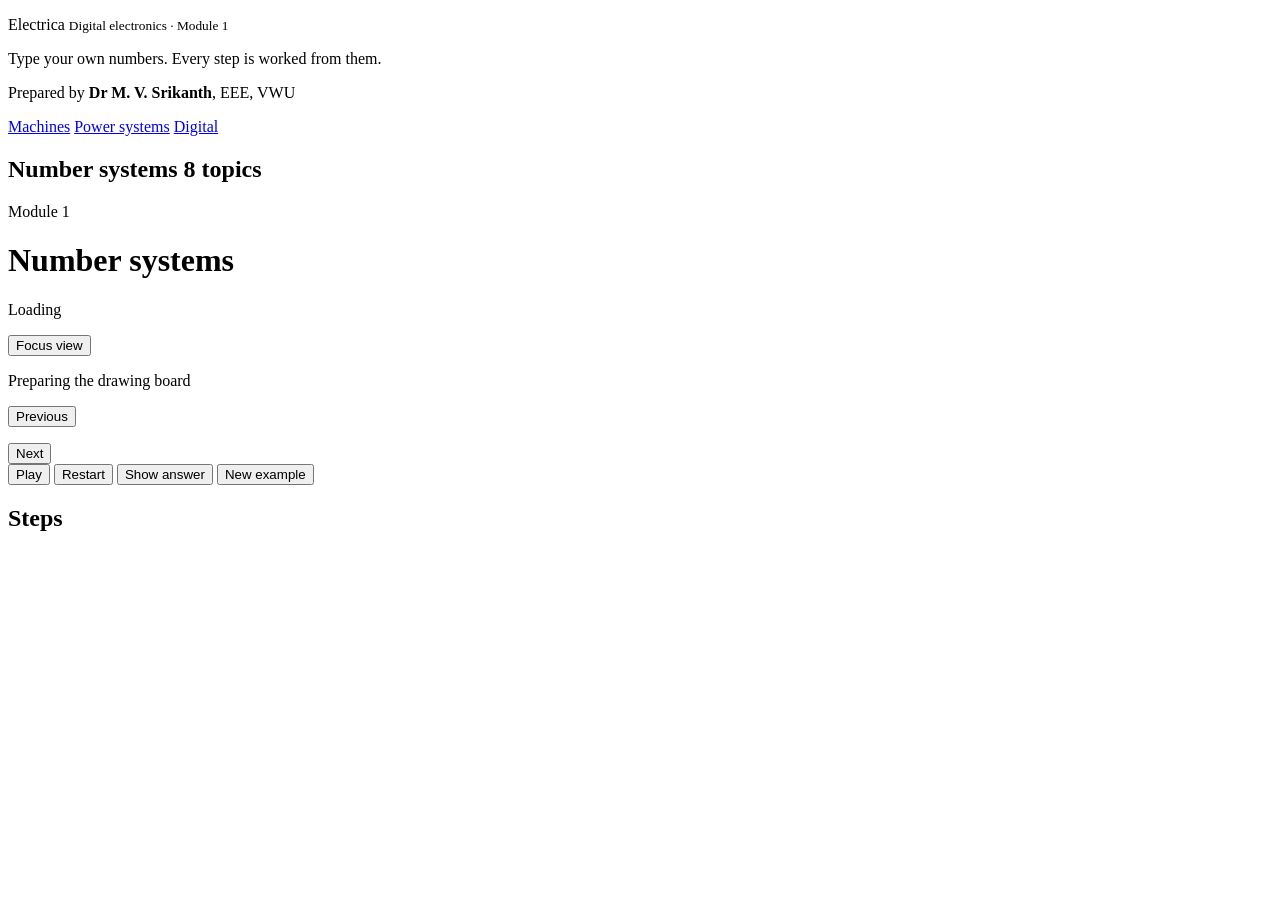
==== digital.html @ ea3fc6a0 "Add files via upload" ====
<!doctype html>
<html lang="en">
<head>
  <meta charset="utf-8">
  <meta name="viewport" content="width=device-width, initial-scale=1, viewport-fit=cover">
  <title>Electrica Number Systems</title>
  <meta name="description" content="Module 1 of digital electronics, worked step by step: number systems, radix conversion, complements, signed numbers, complement arithmetic and binary codes.">
  <link rel="icon" href="favicon.svg" type="image/svg+xml">
  <link rel="preconnect" href="https://fonts.googleapis.com">
  <link rel="preconnect" href="https://fonts.gstatic.com" crossorigin>
  <link href="https://fonts.googleapis.com/css2?family=Saira+Condensed:wght@500;600;700&family=Public+Sans:wght@400;500;600;700&family=JetBrains+Mono:wght@400;500;600;700&display=swap" rel="stylesheet">
  <link rel="stylesheet" href="css/digital.css">
</head>
<body>
<div class="app" id="app">
  <header class="top">
    <p class="brand">Electr<span>i</span>ca <small>Digital electronics · Module 1</small></p>
    <p class="note">Type your own numbers. Every step is worked from them.</p>
    <p class="credit">Prepared by <b>Dr M. V. Srikanth</b>, EEE, VWU</p>
    <nav class="sitenav" aria-label="Sections">
      <a href="index.html">Machines</a>
      <a href="substation.html">Power systems</a>
      <a href="#" aria-current="page">Digital</a>
    </nav>
  </header>

  <section class="topicsSec" aria-labelledby="topH">
    <h2 class="eyebrow" id="topH">Number systems <span>8 topics</span></h2>
    <div class="topics" id="topics"></div>
  </section>

  <main class="bay">
    <div class="board" id="board">
      <div class="bhead">
        <div>
          <p class="kicker" id="tKick">Module 1</p>
          <h1 id="tName">Number systems</h1>
          <p id="tSub">Loading</p>
        </div>
        <div class="viewtools">
          <button type="button" class="tool" id="focusBtn" aria-pressed="false">Focus view</button>
          <button type="button" class="tool" id="fsBtn" hidden>Full screen</button>
        </div>
      </div>
      <div class="ctrls" id="ctrlBar">
        <div class="ctrls-in" id="ctrls"></div>
        <p class="ctrl-err" id="ctrlErr" role="status" hidden></p>
      </div>
      <div class="stage" id="stage"><div class="vz" id="vz"><p class="vz-msg">Preparing the drawing board</p></div></div>
      <div class="dock">
        <div class="prog" aria-hidden="true"><i id="progBar"></i></div>
        <div class="walk">
          <button type="button" class="navbtn" id="prev">Previous</button>
          <p id="walkText" aria-live="polite"></p>
          <button type="button" class="navbtn primary" id="next">Next</button>
        </div>
        <div class="dock-x">
          <button type="button" class="run" id="play" aria-pressed="false">Play</button>
          <button type="button" class="tool" id="first">Restart</button>
          <button type="button" class="tool" id="last">Show answer</button>
          <button type="button" class="tool" id="rnd">New example</button>
        </div>
      </div>
    </div>
  </main>

  <section class="stepsSec" aria-labelledby="stepsH">
    <h2 class="eyebrow" id="stepsH">Steps <span id="stepCount"></span></h2>
    <ol class="parts" id="steps"></ol>
  </section>

  <aside class="info">
    <section class="plate" id="plate" aria-label="Key values"></section>
    <section class="detail" id="detail" aria-live="polite"></section>
    <section class="principle" id="principle"></section>
    <section class="slipsSec" id="slips"></section>
  </aside>
</div>

<script src="js/digital/core.js"></script>
<script src="js/digital/topics/01-digital-systems.js"></script>
<script src="js/digital/topics/02-number-systems.js"></script>
<script src="js/digital/topics/03-radix-conversion.js"></script>
<script src="js/digital/topics/04-complements.js"></script>
<script src="js/digital/topics/05-signed-numbers.js"></script>
<script src="js/digital/topics/06-complement-arithmetic.js"></script>
<script src="js/digital/topics/07-binary-codes.js"></script>
<script src="js/digital/topics/08-gray-binary.js"></script>
<script>ND.start();</script>
</body>
</html>
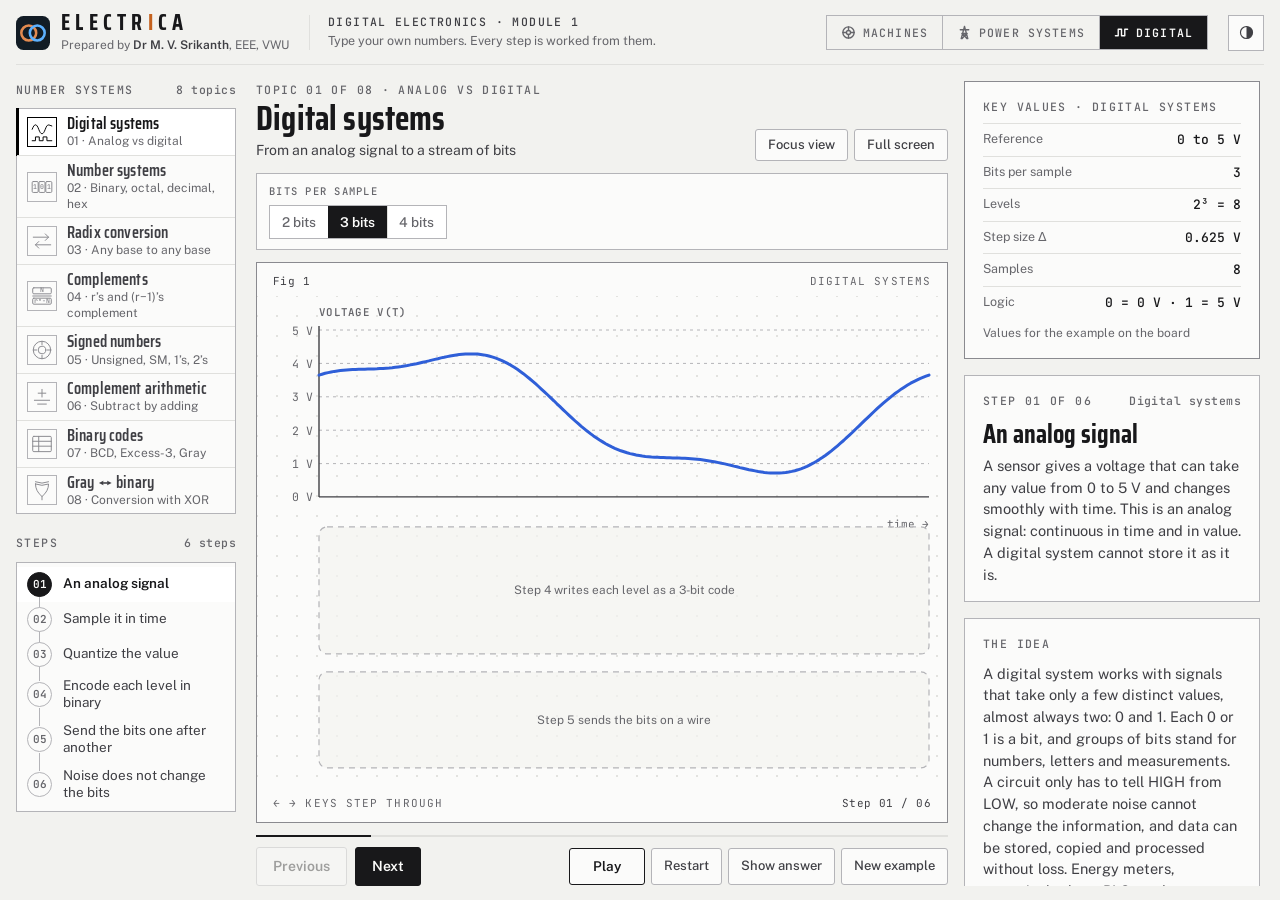
==== commit d21e74a7: "Redesign the site in the Anatomy figure style, add a hydro power plant Look and layout (all pages) -" ====
--- a/digital.html
+++ b/digital.html
@@ -6,28 +6,50 @@
   <title>Electrica Number Systems</title>
   <meta name="description" content="Module 1 of digital electronics, worked step by step: number systems, radix conversion, complements, signed numbers, complement arithmetic and binary codes.">
   <link rel="icon" href="favicon.svg" type="image/svg+xml">
+  <script>try { var t = localStorage.getItem('electrica-theme'); if (t === 'light' || t === 'dark') document.documentElement.setAttribute('data-theme', t); } catch (e) {}</script>
   <link rel="preconnect" href="https://fonts.googleapis.com">
   <link rel="preconnect" href="https://fonts.gstatic.com" crossorigin>
   <link href="https://fonts.googleapis.com/css2?family=Saira+Condensed:wght@500;600;700&family=Public+Sans:wght@400;500;600;700&family=JetBrains+Mono:wght@400;500;600;700&display=swap" rel="stylesheet">
+  <link rel="stylesheet" href="css/base.css">
   <link rel="stylesheet" href="css/digital.css">
 </head>
 <body>
 <div class="app" id="app">
   <header class="top">
-    <p class="brand">Electr<span>i</span>ca <small>Digital electronics · Module 1</small></p>
-    <p class="note">Type your own numbers. Every step is worked from them.</p>
-    <p class="credit">Prepared by <b>Dr M. V. Srikanth</b>, EEE, VWU</p>
+    <div class="brand">
+      <svg class="logo" viewBox="0 0 32 32" aria-hidden="true"><rect width="32" height="32" rx="7" fill="#121C25"/><circle cx="12" cy="16" r="7" fill="none" stroke="#E38A50" stroke-width="2.4"/><circle cx="20" cy="16" r="7" fill="none" stroke="#5DB1FF" stroke-width="2.4"/></svg>
+      <div class="brand-t">
+        <p class="word">Electr<span>i</span>ca</p>
+        <p class="credit">Prepared by <b>Dr M. V. Srikanth</b>, EEE, VWU</p>
+      </div>
+    </div>
+    <div class="section">
+      <p class="sec-t">Digital electronics · Module 1</p>
+      <p class="sec-s">Type your own numbers. Every step is worked from them.</p>
+    </div>
     <nav class="sitenav" aria-label="Sections">
-      <a href="index.html">Machines</a>
-      <a href="substation.html">Power systems</a>
-      <a href="#" aria-current="page">Digital</a>
+      <a href="index.html"><svg viewBox="0 0 16 16" aria-hidden="true"><circle cx="8" cy="8" r="6"/><circle cx="8" cy="8" r="2.2"/><path d="M8 2v3.8M8 10.2V14M2 8h3.8M10.2 8H14"/></svg>Machines</a>
+      <a href="substation.html"><svg viewBox="0 0 16 16" aria-hidden="true"><path d="M8 1.5 4.5 14.5M8 1.5l3.5 13M3.5 5h9M5.2 9h5.6M5.9 9l4.6 5.5M10.1 9l-4.6 5.5"/></svg>Power systems</a>
+      <a href="digital.html" aria-current="page"><svg viewBox="0 0 16 16" aria-hidden="true"><path d="M1.5 11.5h3v-7h3.5v7h3.5v-7h3"/></svg>Digital</a>
     </nav>
+    <button type="button" class="theme-btn" id="themeBtn" data-mode="auto" aria-label="Colour theme">
+      <svg class="i-auto" viewBox="0 0 24 24" aria-hidden="true"><circle cx="12" cy="12" r="8.5"/><path class="fillc" d="M12 3.5a8.5 8.5 0 0 1 0 17z"/></svg>
+      <svg class="i-light" viewBox="0 0 24 24" aria-hidden="true"><circle cx="12" cy="12" r="4"/><path d="M12 2.5v2.2M12 19.3v2.2M2.5 12h2.2M19.3 12h2.2M5.3 5.3l1.6 1.6M17.1 17.1l1.6 1.6M5.3 18.7l1.6-1.6M17.1 6.9l1.6-1.6"/></svg>
+      <svg class="i-dark" viewBox="0 0 24 24" aria-hidden="true"><path d="M20 14.5A8.5 8.5 0 0 1 9.5 4a8.5 8.5 0 1 0 10.5 10.5z"/></svg>
+    </button>
   </header>
 
-  <section class="topicsSec" aria-labelledby="topH">
-    <h2 class="eyebrow" id="topH">Number systems <span>8 topics</span></h2>
-    <div class="topics" id="topics"></div>
-  </section>
+  <div class="rail">
+    <section class="topicsSec" aria-labelledby="topH">
+      <h2 class="eyebrow" id="topH">Number systems <span>8 topics</span></h2>
+      <div class="topics" id="topics"></div>
+    </section>
+
+    <section class="stepsSec" aria-labelledby="stepsH">
+      <h2 class="eyebrow" id="stepsH">Steps <span id="stepCount"></span></h2>
+      <ol class="parts" id="steps"></ol>
+    </section>
+  </div>
 
   <main class="bay">
     <div class="board" id="board">
@@ -46,7 +68,12 @@
         <div class="ctrls-in" id="ctrls"></div>
         <p class="ctrl-err" id="ctrlErr" role="status" hidden></p>
       </div>
-      <div class="stage" id="stage"><div class="vz" id="vz"><p class="vz-msg">Preparing the drawing board</p></div></div>
+      <!-- the figure card: Fig number, title, hint and live readout sit in its corners -->
+      <div class="fig">
+        <div class="fig-row"><p class="corner c-fig" id="cFig">Fig 1</p><p class="corner c-title" id="cTitle"></p></div>
+        <div class="stage" id="stage"><div class="vz" id="vz"><p class="vz-msg">Preparing the drawing board</p></div></div>
+        <div class="fig-row"><p class="corner c-hint">← → keys step through</p><p class="corner c-read" id="cRead"></p></div>
+      </div>
       <div class="dock">
         <div class="prog" aria-hidden="true"><i id="progBar"></i></div>
         <div class="walk">
@@ -64,11 +91,6 @@
     </div>
   </main>
 
-  <section class="stepsSec" aria-labelledby="stepsH">
-    <h2 class="eyebrow" id="stepsH">Steps <span id="stepCount"></span></h2>
-    <ol class="parts" id="steps"></ol>
-  </section>
-
   <aside class="info">
     <section class="plate" id="plate" aria-label="Key values"></section>
     <section class="detail" id="detail" aria-live="polite"></section>
@@ -76,6 +98,9 @@
     <section class="slipsSec" id="slips"></section>
   </aside>
 </div>
+
+<!-- Header theme switch (light, dark or follow the computer) -->
+<script src="js/site.js"></script>
 
 <script src="js/digital/core.js"></script>
 <script src="js/digital/topics/01-digital-systems.js"></script>
--- a/css/base.css
+++ b/css/base.css
@@ -0,0 +1,174 @@
+/* Electrica: the shared look for every page, after the Anatomy figure style
+   (github.com/wheresryan22/anatomy): neutral paper tones, square cards with a hairline frame,
+   small mono labels in the corners (Fig n, title, hint, live readout), one lit accent, and colour
+   only where colour is the subject (phases, flux, live and dead circuits).
+   Each page adds its own file after this one: style.css (Machines, Power systems) or digital.css. */
+:root {
+  /* paper */
+  --bg: #F2F2EF;
+  --panel: #FBFBFA;
+  --raise: #FFFFFF;
+  --sunk: #F4F4F1;
+  --track: #E6E6E3;
+  --track-on: #FFFFFF;
+  /* ink, strongest first */
+  --ink: #18181A;
+  --ink2: #3F3F44;
+  --muted: #66666B;
+  /* tones for lines and frames: hi, mid, lo, faint */
+  --hi: #26262A;
+  --mid: #8A8A8F;
+  --lo: #B4B4B8;
+  --faint: #D9D9D7;
+  --frame: #8A8A8F;
+  --line: #E0E0DD;
+  --line2: #B4B4B8;
+  --lit: #000000;
+  /* colour, only where colour is the subject */
+  --red: #E5484D;
+  --green: #30A46C;
+  --blue: #3E63DD;
+  --brand: #C4621F;
+  --flux: #2F5FD8;
+  --on-flux: #FFFFFF;
+  --good: #23895A;
+  --bad: #D93D42;
+  --halo: #8A8A80;
+  --lift: inset 0 1px 0 0 #FFFFFF, 0 0 0 1px #0000000F, 0 1px 1px -.5px #0000000A, 0 3px 3px -1.5px #0000000A, 0 6px 6px -3px #0000000A, 0 12px 12px -6px #0000000A;
+  --ease: cubic-bezier(.32, .72, 0, 1);
+  --r: 0px;
+  --r-sm: 3px;
+  --display: "Saira Condensed", "Arial Narrow", "Roboto Condensed", sans-serif;
+  --body: "Public Sans", system-ui, -apple-system, "Segoe UI", sans-serif;
+  --mono: "JetBrains Mono", ui-monospace, "SF Mono", Menlo, Consolas, monospace;
+  color-scheme: light;
+}
+@media (prefers-color-scheme: dark) {
+  :root:not([data-theme="light"]) {
+    --bg: #0B0B0B; --panel: #131313; --raise: #1A1A1A; --sunk: #0F0F0F; --track: #0D0D0D; --track-on: #262626;
+    --ink: #E8E8E8; --ink2: #B8B8B8; --muted: #8C8C8C;
+    --hi: #D4D4D4; --mid: #6A6A6A; --lo: #3E3E3E; --faint: #2A2A2A; --frame: #5A5A5A; --line: #262626; --line2: #3E3E3E; --lit: #FFFFFF;
+    --red: #FF6B6B; --green: #6BE0A0; --blue: #6B9BFF; --brand: #E8894C; --flux: #6B9BFF; --on-flux: #0B0B0B; --good: #6BE0A0; --bad: #FF6B6B;
+    --halo: #050505;
+    --lift: inset 0 1px 0 0 #FFFFFF0A, inset 0 0 0 1px #FFFFFF06, 0 0 0 1px #00000026, 0 1px 1px -.5px #00000014, 0 3px 3px -1.5px #00000014, 0 6px 6px -3px #00000014, 0 12px 12px -6px #00000014;
+    color-scheme: dark;
+  }
+}
+:root[data-theme="dark"] {
+  --bg: #0B0B0B; --panel: #131313; --raise: #1A1A1A; --sunk: #0F0F0F; --track: #0D0D0D; --track-on: #262626;
+  --ink: #E8E8E8; --ink2: #B8B8B8; --muted: #8C8C8C;
+  --hi: #D4D4D4; --mid: #6A6A6A; --lo: #3E3E3E; --faint: #2A2A2A; --frame: #5A5A5A; --line: #262626; --line2: #3E3E3E; --lit: #FFFFFF;
+  --red: #FF6B6B; --green: #6BE0A0; --blue: #6B9BFF; --brand: #E8894C; --flux: #6B9BFF; --on-flux: #0B0B0B; --good: #6BE0A0; --bad: #FF6B6B;
+  --halo: #050505;
+  --lift: inset 0 1px 0 0 #FFFFFF0A, inset 0 0 0 1px #FFFFFF06, 0 0 0 1px #00000026, 0 1px 1px -.5px #00000014, 0 3px 3px -1.5px #00000014, 0 6px 6px -3px #00000014, 0 12px 12px -6px #00000014;
+  color-scheme: dark;
+}
+
+* { box-sizing: border-box; }
+[hidden] { display: none !important; }
+html { -webkit-text-size-adjust: 100%; text-size-adjust: 100%; }
+body {
+  background: var(--bg); color: var(--ink); font-family: var(--body); font-size: 15px; line-height: 1.5; margin: 0;
+  padding-left: max(16px, env(safe-area-inset-left, 0px)); padding-right: max(16px, env(safe-area-inset-right, 0px));
+  padding-bottom: 14px;
+  -webkit-font-smoothing: antialiased;
+}
+button, input, select { font: inherit; color: inherit; }
+button { -webkit-tap-highlight-color: transparent; }
+:where(button, input, select, a, [tabindex]):focus-visible { outline: 2px solid var(--lit); outline-offset: 2px; }
+p { margin: 0; }
+.muted { color: var(--muted); }
+.mono { font-family: var(--mono); }
+input[type="range"] { accent-color: var(--ink); }
+
+/* ---------- header: brand and credit, page title, sections, theme ---------- */
+.top {
+  grid-area: top; display: flex; flex-wrap: wrap; align-items: center; gap: 10px 18px;
+  padding: 12px 0 11px; border-bottom: 1px solid var(--line);
+}
+.brand { display: flex; align-items: center; gap: 11px; min-width: 0; }
+.logo { width: 34px; height: 34px; flex: none; display: block; }
+.brand-t { min-width: 0; }
+.word { font-family: var(--display); font-weight: 700; font-size: 22px; line-height: 1; letter-spacing: .24em; text-transform: uppercase; }
+.word span { color: var(--brand); }
+.credit { margin-top: 4px; font-size: 12px; line-height: 1.25; color: var(--muted); white-space: nowrap; }
+.credit b { font-weight: 600; color: var(--ink2); }
+.section { display: none; min-width: 0; flex: 0 1 auto; padding-left: 18px; border-left: 1px solid var(--line); }
+.sec-t { font-family: var(--mono); font-weight: 500; font-size: 11.5px; line-height: 1.2; letter-spacing: .12em; text-transform: uppercase; color: var(--ink2); white-space: nowrap; }
+.sec-s { margin-top: 4px; font-size: 12.5px; line-height: 1.3; color: var(--muted); white-space: nowrap; overflow: hidden; text-overflow: ellipsis; }
+
+.sitenav { order: 3; flex: 1 1 100%; display: grid; grid-auto-flow: column; grid-auto-columns: 1fr; border: 1px solid var(--line2); }
+.sitenav a {
+  display: flex; align-items: center; justify-content: center; gap: 7px; padding: 8px 10px;
+  font-family: var(--mono); font-size: 11.5px; font-weight: 500; letter-spacing: .1em; text-transform: uppercase; line-height: 1.2;
+  color: var(--muted); text-decoration: none; white-space: nowrap; transition: color .15s, background .15s;
+}
+.sitenav a + a { border-left: 1px solid var(--line2); }
+.sitenav a svg { width: 15px; height: 15px; flex: none; fill: none; stroke: currentColor; stroke-width: 1.5; stroke-linecap: round; stroke-linejoin: round; }
+.sitenav a:hover { color: var(--ink); background: var(--panel); }
+.sitenav a[aria-current="page"] { color: var(--panel); background: var(--ink); font-weight: 600; }
+
+.theme-btn {
+  margin-left: auto; flex: none; width: 36px; height: 36px; display: grid; place-items: center; padding: 0; cursor: pointer;
+  border: 1px solid var(--line2); border-radius: 0; background: var(--panel); color: var(--ink2); transition: border-color .15s, color .15s;
+}
+.theme-btn:hover { border-color: var(--mid); color: var(--ink); }
+.theme-btn svg { width: 17px; height: 17px; fill: none; stroke: currentColor; stroke-width: 1.6; stroke-linecap: round; stroke-linejoin: round; display: none; }
+.theme-btn .fillc { fill: currentColor; stroke: none; }
+.theme-btn[data-mode="auto"] .i-auto, .theme-btn[data-mode="light"] .i-light, .theme-btn[data-mode="dark"] .i-dark { display: block; }
+
+@media (min-width: 760px) {
+  .top { flex-wrap: nowrap; gap: 20px; }
+  .sitenav { order: 0; flex: 0 0 auto; margin-left: auto; display: flex; }
+  .sitenav a { padding: 9px 14px; }
+  .theme-btn { margin-left: 0; }
+}
+@media (min-width: 1000px) {
+  .section { display: block; }
+}
+
+/* ---------- the figure card: a hairline frame with mono labels in its corners ---------- */
+.corner {
+  position: absolute; z-index: 2; margin: 0; pointer-events: none;
+  font-family: var(--mono); font-size: 11px; line-height: 1.2; letter-spacing: .04em; color: var(--muted);
+  white-space: nowrap; overflow: hidden; text-overflow: ellipsis;
+}
+.c-fig { top: 16px; left: 18px; max-width: calc(30% - 24px); color: var(--ink2); }
+.c-title { top: 16px; right: 18px; max-width: calc(70% - 24px); text-transform: uppercase; letter-spacing: .1em; }
+.c-hint { bottom: 16px; left: 18px; max-width: calc(42% - 24px); text-transform: uppercase; letter-spacing: .1em; }
+.c-read { bottom: 16px; right: 18px; max-width: calc(58% - 24px); color: var(--ink2); font-variant-numeric: tabular-nums; }
+/* narrow cards: the hint sits above the readout, as in the Anatomy plate on phones */
+@media (max-width: 560px) {
+  .c-hint { bottom: 34px; max-width: calc(100% - 36px); }
+  .c-read { max-width: calc(100% - 36px); }
+}
+
+/* ---------- labels, buttons, segmented choices ---------- */
+.eyebrow {
+  font-family: var(--mono); font-weight: 500; font-size: 11.5px; letter-spacing: .12em; text-transform: uppercase; color: var(--muted);
+  margin: 0 0 10px; display: flex; flex-wrap: wrap; align-items: baseline; justify-content: space-between; gap: 2px 8px;
+}
+.eyebrow span { letter-spacing: .04em; text-transform: none; white-space: nowrap; }
+.tool {
+  border: 1px solid var(--line2); background: var(--panel); color: var(--ink2); border-radius: var(--r-sm); padding: 7px 12px;
+  font-size: 13px; font-weight: 500; line-height: 1.25; cursor: pointer; white-space: nowrap;
+  transition: border-color .15s, background .15s, color .15s;
+}
+.tool:hover { border-color: var(--mid); color: var(--ink); }
+.tool[aria-pressed="true"] { background: var(--ink); border-color: var(--ink); color: var(--panel); }
+.tool:disabled, .tool[aria-disabled="true"] { opacity: .45; cursor: default; }
+
+/* ---------- projector-size screens: the small labels grow with the page ---------- */
+@media (min-width: 1600px) and (min-height: 900px) {
+  body { font-size: 16px; }
+  .corner { font-size: 12.5px; }
+  .c-fig, .c-title { top: 18px; } .c-hint, .c-read { bottom: 18px; }
+  .eyebrow, .sec-t, .sitenav a { font-size: 12.5px; }
+  .credit, .sec-s { font-size: 13px; }
+  .tool { font-size: 14px; }
+  .word { font-size: 24px; }
+}
+
+@media (prefers-reduced-motion: reduce) {
+  *, *::before, *::after { transition-duration: 0s !important; animation-duration: 0s !important; scroll-behavior: auto !important; }
+}
--- a/css/digital.css
+++ b/css/digital.css
@@ -0,0 +1,301 @@
+/* Electrica Digital. Builds on base.css. Layout: topics and the step timeline on the left, the drawing
+   board in the middle (title, inputs, the figure card, the step dock), key values and notes on the right;
+   one column on phones. The drawings keep their own colours: there colour is the subject (1s, carries,
+   sign bits, signals). */
+:root {
+  --copper: #E8590C;
+  --copper-d: #C2410C;
+  --on-copper: #FFFFFF;
+  --carry: #7C3AED;
+  --stage: #FBFBFA;
+  --grid: #E2E2DF;
+  --phR: #E03131;
+  --phY: #E39A00;
+  --phB: #1C7ED6;
+  --sunk2: var(--track);
+}
+@media (prefers-color-scheme: dark) {
+  :root:not([data-theme="light"]) {
+    --copper: #FF7A33; --copper-d: #FF9659; --on-copper: #1A0C03; --carry: #A78BFA; --stage: #131313; --grid: #242424;
+    --phR: #FF6B6B; --phY: #FFC145; --phB: #4DABF7;
+  }
+}
+:root[data-theme="dark"] {
+  --copper: #FF7A33; --copper-d: #FF9659; --on-copper: #1A0C03; --carry: #A78BFA; --stage: #131313; --grid: #242424;
+  --phR: #FF6B6B; --phY: #FFC145; --phB: #4DABF7;
+}
+:where(.vz [data-act]):focus-visible { outline: 2px solid var(--flux); outline-offset: 2px; }
+
+/* ---------- page grid (phones first) ---------- */
+.app { display: grid; gap: 16px; max-width: 1920px; margin: 0 auto; grid-template-columns: minmax(0, 1fr); grid-template-areas: "top" "topics" "bay" "info" "steps"; }
+.rail { display: contents; }
+.topicsSec { grid-area: topics; min-width: 0; }
+.bay { grid-area: bay; min-width: 0; }
+.stepsSec { grid-area: steps; min-width: 0; }
+.info { grid-area: info; display: flex; flex-direction: column; gap: 16px; min-width: 0; }
+.info > * { min-width: 0; }
+.info .detail { order: -1; }
+.topics, .info, .rail { scrollbar-width: thin; scrollbar-color: var(--line2) transparent; }
+
+/* ---------- topic list: a framed index ---------- */
+.topics { display: flex; overflow-x: auto; scroll-snap-type: x proximity; border: 1px solid var(--line2); background: var(--panel); }
+.mbtn {
+  flex: 0 0 210px; scroll-snap-align: start; position: relative; display: grid; grid-template-columns: 34px minmax(0, 1fr); gap: 10px; align-items: center;
+  padding: 8px 10px; border: 0; border-right: 1px solid var(--line); background: none; text-align: left; cursor: pointer; color: var(--ink2);
+  transition: background .15s, color .15s;
+}
+.mbtn:hover { background: var(--sunk); color: var(--ink); }
+.mbtn .ico { width: 34px; height: 34px; border: 1px solid var(--line2); display: grid; place-items: center; color: var(--mid); transition: color .15s, border-color .15s; }
+.mbtn:hover .ico { color: var(--ink2); }
+.mbtn svg { width: 26px; height: 26px; fill: none; stroke: currentColor; stroke-width: 1.8; stroke-linecap: round; stroke-linejoin: round; }
+.mbtn svg text { font-family: var(--mono); font-weight: 600; font-size: 12px; fill: currentColor; stroke: none; text-anchor: middle; }
+.mbtn[aria-current="true"] { background: var(--raise); color: var(--ink); }
+.mbtn[aria-current="true"]::before { content: ""; position: absolute; left: 0; right: 0; bottom: 0; height: 2px; background: var(--lit); }
+.mbtn[aria-current="true"] .ico { color: var(--lit); border-color: var(--lit); }
+.mtxt { min-width: 0; }
+.mtxt b { display: block; font-family: var(--display); font-weight: 600; font-size: 16.5px; line-height: 1.1; letter-spacing: .01em; }
+.mtxt span { display: block; margin-top: 2px; font-size: 12px; color: var(--muted); line-height: 1.3; }
+
+/* ---------- step timeline ---------- */
+.parts { list-style: none; margin: 0; padding: 4px 0; background: var(--panel); border: 1px solid var(--line2); }
+.parts li { position: relative; }
+.parts li + li::before { content: ""; position: absolute; left: 22px; top: -9px; height: 18px; width: 1px; background: var(--line2); }
+.parts li.done + li::before { background: var(--ink); }
+.parts button { width: 100%; display: grid; grid-template-columns: 26px minmax(0, 1fr); gap: 10px; align-items: center; padding: 5px 10px; border: 0; background: none; text-align: left; cursor: pointer; font-size: 13.5px; line-height: 1.3; color: var(--ink2); }
+.parts button:hover { background: var(--sunk); color: var(--ink); }
+.parts .num { position: relative; z-index: 1; width: 25px; height: 25px; border-radius: 50%; display: grid; place-items: center; font-family: var(--mono); font-size: 11px; font-weight: 600; color: var(--muted); background: var(--panel); border: 1px solid var(--line2); font-variant-numeric: tabular-nums; }
+.parts li.done .num { border-color: var(--ink); color: var(--ink); }
+.parts button[aria-pressed="true"] { background: var(--raise); color: var(--ink); font-weight: 600; }
+.parts button[aria-pressed="true"] .num { background: var(--ink); border-color: var(--ink); color: var(--panel); }
+
+/* ---------- the drawing board ---------- */
+.board { display: flex; flex-direction: column; gap: 12px; min-width: 0; }
+.bhead { display: flex; flex-wrap: wrap; align-items: flex-end; justify-content: space-between; gap: 8px 16px; }
+.bhead > div:first-child { flex: 1 1 300px; min-width: 0; }
+.kicker { font-family: var(--mono); font-size: 11.5px; font-weight: 500; letter-spacing: .12em; text-transform: uppercase; color: var(--muted); margin-bottom: 3px; }
+.bhead h1 { font-family: var(--display); font-weight: 700; font-size: clamp(26px, 6vw, 34px); line-height: 1.02; margin: 0; letter-spacing: .005em; text-wrap: balance; }
+.bhead p#tSub { margin-top: 4px; font-size: 14px; color: var(--ink2); }
+.viewtools { display: flex; flex-wrap: wrap; gap: 6px; }
+.run:disabled { opacity: .4; cursor: default; }
+#focusBtn { display: none; }
+
+.ctrls { display: flex; flex-wrap: wrap; align-items: flex-end; gap: 10px 20px; padding: 10px 12px; background: var(--panel); border: 1px solid var(--line2); }
+#ctrls { display: contents; }
+.fld { display: flex; flex-direction: column; gap: 5px; min-width: 0; margin: 0; }
+.fl { font-family: var(--mono); font-size: 10.5px; font-weight: 500; letter-spacing: .12em; text-transform: uppercase; color: var(--muted); white-space: nowrap; }
+.fld input[type="text"], .fld select { font-family: var(--mono); font-size: 16px; font-weight: 500; line-height: 1.2; padding: 7px 10px; border: 1px solid var(--line2); border-radius: var(--r-sm); background: var(--raise); color: var(--ink); min-width: 0; max-width: 100%; }
+.fld input[type="text"]:focus, .fld select:focus { border-color: var(--ink); box-shadow: 0 0 0 1px var(--ink); outline: none; }
+.fld input[aria-invalid="true"] { border-color: var(--phR); box-shadow: 0 0 0 1px var(--phR); }
+.fld input[type="range"] { width: 180px; max-width: 100%; }
+.sg { display: inline-flex; flex-wrap: wrap; border: 1px solid var(--line2); background: var(--raise); max-width: 100%; }
+.sg button { border: 0; background: transparent; font-size: 13.5px; font-weight: 500; padding: 6px 12px; min-width: 38px; cursor: pointer; color: var(--muted); transition: background .15s, color .15s; }
+.sg button + button { box-shadow: inset 1px 0 0 var(--line); }
+.sg button:hover { color: var(--ink); background: var(--sunk); }
+.sg button[aria-pressed="true"] { background: var(--ink); color: var(--panel); font-weight: 600; box-shadow: none; }
+.fld-row { display: flex; flex-wrap: wrap; align-items: flex-end; gap: 6px; min-width: 0; max-width: 100%; }
+.swap { border: 1px solid var(--line2); background: var(--raise); border-radius: var(--r-sm); padding: 7px 10px; cursor: pointer; font-family: var(--mono); font-size: 15px; line-height: 1.2; }
+.swap:hover { border-color: var(--ink); }
+.ctrl-err { font-size: 13.5px; font-weight: 500; color: var(--phR); flex-basis: 100%; }
+
+/* the figure card: corners in a row above and below the drawing, which scrolls when it is tall */
+.fig { position: relative; display: flex; flex-direction: column; min-height: 0; background: var(--stage); border: 1px solid var(--frame); }
+.fig-row { display: flex; justify-content: space-between; align-items: baseline; gap: 16px; padding: 12px 16px 8px; min-width: 0; }
+.fig-row + .stage + .fig-row { padding: 8px 16px 12px; }
+.fig .corner { position: static; max-width: none; flex: 0 1 auto; min-width: 0; }
+.fig .c-fig, .fig .c-hint { flex-shrink: 0; }
+.stage {
+  position: relative; min-height: 300px; overflow: auto; overscroll-behavior: contain;
+  background-color: var(--stage); background-image: radial-gradient(var(--grid) 1px, transparent 1.2px); background-size: 20px 20px; background-position: 10px 10px;
+}
+.vz svg { display: block; }
+.vz-msg { padding: 40px 20px; text-align: center; font-family: var(--mono); font-size: 13.5px; line-height: 1.5; color: var(--muted); max-width: 48ch; margin: 0 auto; }
+
+.dock { display: flex; flex-wrap: wrap; align-items: center; gap: 10px; }
+.prog { flex-basis: 100%; height: 2px; background: var(--line); overflow: hidden; }
+.prog i { display: block; height: 100%; width: 0; background: var(--ink); transition: width .35s var(--ease); }
+.walk { display: flex; align-items: center; gap: 8px; flex: 1 1 340px; min-width: 0; }
+.walk p { flex: 1; min-width: 0; text-align: center; font-size: 14.5px; line-height: 1.3; font-weight: 600; }
+.walk p b { display: block; font-family: var(--mono); font-weight: 500; font-size: 11px; letter-spacing: .08em; color: var(--muted); }
+.navbtn { border: 1px solid var(--line2); background: var(--panel); border-radius: var(--r-sm); padding: 8px 16px; cursor: pointer; font-size: 14px; font-weight: 600; white-space: nowrap; }
+.navbtn:hover:not(:disabled) { border-color: var(--ink); }
+.navbtn:disabled { opacity: .38; cursor: default; }
+.navbtn.primary { background: var(--ink); color: var(--panel); border-color: var(--ink); }
+.navbtn.primary:hover:not(:disabled) { background: color-mix(in srgb, var(--ink) 86%, var(--panel)); }
+.dock-x { display: flex; flex-wrap: wrap; gap: 6px; }
+.run { display: inline-flex; align-items: center; justify-content: center; gap: 8px; border: 1px solid var(--ink); background: var(--panel); color: var(--ink); border-radius: var(--r-sm); padding: 7px 15px; font-weight: 600; font-size: 13.5px; cursor: pointer; min-width: 76px; }
+.run[aria-pressed="true"]::before { content: ""; width: 7px; height: 7px; border-radius: 50%; background: var(--copper); animation: beat 1.2s var(--ease) infinite; }
+@keyframes beat { 50% { opacity: .25; } }
+
+/* ---------- information cards ---------- */
+.plate, .detail, .principle, .slipsSec { background: var(--panel); border: 1px solid var(--line2); padding: 16px 18px; }
+.plate { border-color: var(--frame); }
+.plate h2 { font-family: var(--mono); font-weight: 500; font-size: 11.5px; letter-spacing: .12em; text-transform: uppercase; color: var(--muted); margin: 0 0 8px; }
+.plate h2::before { content: "Key values · "; }
+.plate dl { display: grid; grid-template-columns: auto minmax(0, 1fr); margin: 0; font-size: 13px; }
+.plate dt, .plate dd { padding: 6px 0; border-top: 1px solid var(--line); }
+.plate dt { color: var(--muted); font-size: 12.5px; padding-right: 14px; }
+.plate dd { margin: 0; font-family: var(--mono); font-weight: 500; font-variant-numeric: tabular-nums; overflow-wrap: anywhere; text-align: right; }
+.plate .ex { margin-top: 6px; font-size: 12px; color: var(--muted); }
+.detail h3 { font-family: var(--display); font-weight: 700; font-size: 26px; line-height: 1.05; margin: 0 0 8px; text-wrap: balance; }
+.detail p { max-width: 62ch; font-size: 14.5px; color: var(--ink2); }
+.detail dl { margin: 14px 0 0; padding-top: 12px; border-top: 1px solid var(--line); }
+.detail dt { font-family: var(--mono); font-size: 10.5px; font-weight: 500; letter-spacing: .12em; text-transform: uppercase; color: var(--muted); }
+.detail dd { margin: 3px 0 0; font-size: 14px; color: var(--ink); }
+.principle p { max-width: 62ch; font-size: 14.5px; color: var(--ink2); }
+.formulas { display: grid; gap: 6px; margin-top: 12px; }
+.formula { font-family: var(--mono); font-size: 13px; padding: 7px 10px; background: var(--sunk); border-left: 2px solid var(--ink); color: var(--ink); overflow-wrap: anywhere; }
+.slips { margin: 0; padding: 0; list-style: none; display: grid; gap: 8px; font-size: 14px; max-width: 62ch; color: var(--ink2); }
+.slips li { position: relative; padding-left: 24px; }
+.slips li::before { content: "!"; position: absolute; left: 0; top: 1px; width: 17px; height: 17px; border-radius: 50%; border: 1px solid var(--phR); color: var(--phR); font: 700 10.5px/15px var(--mono); text-align: center; }
+.tt { border-collapse: collapse; font-family: var(--mono); font-size: 13px; margin-top: 12px; font-variant-numeric: tabular-nums; border: 1px solid var(--line2); }
+.tt caption { text-align: left; font-size: 10.5px; font-weight: 500; letter-spacing: .12em; text-transform: uppercase; color: var(--muted); padding-bottom: 5px; }
+.tt th, .tt td { padding: 4px 14px; text-align: center; border-top: 1px solid var(--line); }
+.tt thead th { border-top: 0; font-weight: 600; color: var(--muted); background: var(--sunk); }
+.tt tr.on td { background: var(--ink); color: var(--panel); font-weight: 700; }
+
+/* ---------- drawings ---------- */
+.vz text { font-family: var(--mono); fill: var(--ink); }
+.vz .t-mut { fill: var(--muted); }
+.vz .t-lbl { fill: var(--muted); letter-spacing: .12em; font-weight: 600; }
+.vz .t-acc { fill: var(--copper); }
+.vz .t-flux { fill: var(--flux); }
+.vz .t-bad { fill: var(--phR); }
+.vz .t-good { fill: var(--good); }
+.vz .t-disp { font-family: var(--display); font-weight: 700; }
+.vz .t-body { font-family: var(--body); }
+.vz .t-b { font-weight: 700; }
+.vz .ax { stroke: var(--ink2); stroke-width: 1.4; fill: none; }
+.vz .lvl { stroke: var(--line2); stroke-width: 1; stroke-dasharray: 3 4; fill: none; }
+.vz .rule { stroke: var(--ink); stroke-width: 2.2; stroke-linecap: round; }
+.vz .thin { stroke: var(--line2); stroke-width: 1.4; fill: none; }
+.vz .sig { fill: none; stroke: var(--flux); stroke-width: 3; stroke-linejoin: round; stroke-linecap: round; }
+.vz .faint { opacity: .4; }
+.vz .stem { stroke: var(--flux); stroke-width: 1.6; stroke-dasharray: 2 3; }
+.vz .dot { fill: var(--flux); stroke: var(--stage); stroke-width: 1.5; }
+.vz .hold { stroke: var(--copper); stroke-width: 3.6; stroke-linecap: round; }
+.vz .qdot { fill: var(--copper); stroke: var(--stage); stroke-width: 2; }
+.vz .wave { fill: none; stroke: var(--ink); stroke-width: 2.6; stroke-linejoin: round; }
+.vz .wave.rx { stroke: var(--flux); stroke-width: 1.8; }
+.vz .thr { stroke: var(--phR); stroke-width: 1.4; stroke-dasharray: 5 4; }
+.vz .band { fill: color-mix(in srgb, var(--phR) 11%, transparent); }
+.vz .slot { fill: color-mix(in srgb, var(--sunk) 70%, transparent); stroke: var(--line2); stroke-width: 1.2; stroke-dasharray: 6 5; }
+.vz .halo { fill: color-mix(in srgb, var(--flux) 10%, transparent); stroke: var(--flux); stroke-width: 1.5; }
+.vz .halo-c { fill: color-mix(in srgb, var(--copper) 12%, transparent); stroke: var(--copper); stroke-width: 1.4; }
+.vz .panel { fill: var(--panel); stroke: color-mix(in srgb, var(--flux) 40%, var(--line)); stroke-width: 1.2; }
+.vz .wire { fill: none; stroke: var(--line2); stroke-width: 2; stroke-linejoin: round; }
+.vz .wire.done { stroke: var(--ink2); }
+.vz .wire.on { stroke: var(--flux); stroke-width: 3; }
+.vz .gate { fill: var(--raise); stroke: var(--line2); stroke-width: 2; }
+.vz .gate-b { fill: none; stroke: var(--line2); stroke-width: 2; }
+.vz .gate.done, .vz .gate-b.done { stroke: var(--ink2); }
+.vz .gate.on { fill: color-mix(in srgb, var(--flux) 16%, var(--raise)); stroke: var(--flux); stroke-width: 3; }
+.vz .gate-b.on { stroke: var(--flux); stroke-width: 3; }
+.vz .arr { fill: none; stroke: var(--flux); stroke-width: 2.4; stroke-linecap: round; stroke-linejoin: round; }
+.vz .arr.c { stroke: var(--copper); } .vz .arr.m { stroke: var(--line2); stroke-width: 1.8; } .vz .arr.r { stroke: var(--phR); } .vz .arr.g { stroke: var(--good); }
+.vz .arr.dash { stroke-dasharray: 6 4; }
+.vz .ah-f { fill: var(--flux); } .vz .ah-c { fill: var(--copper); } .vz .ah-m { fill: var(--line2); } .vz .ah-r { fill: var(--phR); } .vz .ah-g { fill: var(--good); }
+.vz .xout { stroke: var(--phR); stroke-width: 3; stroke-linecap: round; }
+.vz .ptd { fill: var(--ink); }
+.vz .cell rect { fill: var(--raise); stroke: var(--ink2); stroke-width: 1.6; }
+.vz .cell text { text-anchor: middle; dominant-baseline: central; font-weight: 600; }
+.vz .cell.one rect { fill: var(--copper); stroke: var(--copper-d); }
+.vz .cell.one text { fill: var(--on-copper); font-weight: 700; }
+.vz .cell.zero rect { fill: var(--raise); stroke: var(--line2); }
+.vz .cell.zero text { fill: var(--muted); }
+.vz .cell.ghost rect { fill: none; stroke: var(--line2); stroke-dasharray: 4 3; }
+.vz .cell.ghost text { fill: var(--muted); font-weight: 500; }
+.vz .cell.inv rect { fill: var(--ink); stroke: var(--ink); }
+.vz .cell.inv text { fill: var(--panel); font-weight: 700; }
+.vz .cell.gR rect { fill: color-mix(in srgb, var(--phR) 15%, var(--raise)); stroke: var(--phR); stroke-width: 2; }
+.vz .cell.gY rect { fill: color-mix(in srgb, var(--phY) 18%, var(--raise)); stroke: var(--phY); stroke-width: 2; }
+.vz .cell.gB rect { fill: color-mix(in srgb, var(--phB) 15%, var(--raise)); stroke: var(--phB); stroke-width: 2; }
+.vz .cell.hot rect { stroke: var(--flux); stroke-width: 3.4; filter: drop-shadow(0 0 5px color-mix(in srgb, var(--flux) 55%, transparent)); }
+.vz .cell.sgn rect { stroke: var(--phR); stroke-width: 3.2; }
+.vz .cell.okc rect { stroke: var(--good); stroke-width: 3.2; }
+.vz .cell.dim { opacity: .32; }
+.vz .chip circle { fill: var(--carry); }
+.vz .chip text { fill: #FFFFFF; text-anchor: middle; dominant-baseline: central; font-weight: 700; }
+.vz .chip.z circle { fill: none; stroke: var(--line2); stroke-width: 1.2; }
+.vz .chip.z text { fill: var(--muted); font-weight: 400; }
+.vz .sec { stroke: var(--line2); stroke-width: 1.2; fill: var(--raise); }
+.vz .sec.neg { fill: color-mix(in srgb, var(--phR) 13%, var(--raise)); }
+.vz .sec.zr { fill: color-mix(in srgb, var(--phY) 24%, var(--raise)); }
+.vz .sec.on { fill: var(--copper); stroke: var(--copper-d); }
+.vz .hub { fill: var(--panel); stroke: var(--ink2); stroke-width: 1.6; }
+.vz .t-on { fill: var(--on-copper); font-weight: 700; }
+.vz .trk1 { fill: var(--copper); stroke: var(--copper-d); stroke-width: .6; }
+.vz .trk0 { fill: var(--raise); stroke: var(--line); stroke-width: .6; }
+.vz .rim { fill: none; stroke: var(--ink2); stroke-width: 1.8; }
+.vz .head { stroke: var(--ink); stroke-width: 3.2; stroke-linecap: round; }
+.vz .sens { fill: var(--flux); stroke: var(--stage); stroke-width: 2; }
+.vz .bar { fill: color-mix(in srgb, var(--flux) 22%, var(--raise)); stroke: var(--flux); stroke-width: 1.4; }
+.vz .bar.r { fill: color-mix(in srgb, var(--phR) 16%, var(--raise)); stroke: var(--phR); }
+.vz .bar.y { fill: color-mix(in srgb, var(--phY) 20%, var(--raise)); stroke: var(--phY); }
+.vz .bar.b { fill: color-mix(in srgb, var(--phB) 16%, var(--raise)); stroke: var(--phB); }
+.vz .bar.m { fill: var(--sunk); stroke: var(--line2); }
+.vz .mark { fill: var(--copper); stroke: var(--stage); stroke-width: 2; }
+.vz .zline { stroke: var(--ink2); stroke-width: 1.2; stroke-dasharray: 3 3; }
+.vz .drum rect.dr { fill: var(--raise); stroke: var(--ink2); stroke-width: 1.6; }
+.vz .drum.hot rect.dr { stroke: var(--flux); stroke-width: 3.4; }
+.vz .drum .win { fill: color-mix(in srgb, var(--copper) 10%, var(--raise)); stroke: none; }
+.vz .hatch { fill: url(#hatch); }
+.vz .hl { stroke: var(--line); stroke-width: 1; }
+.vz [data-act] { cursor: pointer; }
+.vz [data-act]:hover rect, .vz [data-act]:hover path.sec { stroke: var(--flux); stroke-width: 3; }
+.vz .new { animation: rise .42s cubic-bezier(.2, .7, .25, 1) both; animation-delay: var(--d, 0ms); }
+.vz g.new { transform-box: fill-box; }
+@keyframes rise { from { opacity: 0; transform: translateY(7px); } }
+
+
+/* ---------- tablets and up ---------- */
+@media (min-width: 760px) {
+  .app { grid-template-columns: 228px minmax(0, 1fr); grid-template-areas: "top top" "rail bay" "info info"; }
+  .rail { grid-area: rail; display: flex; flex-direction: column; gap: 20px; height: min(92vh, 980px); min-height: 600px; overflow: auto; padding-right: 4px; }
+  .topics { display: block; overflow: visible; }
+  .mbtn { width: 100%; border-right: 0; padding: 7px 10px; }
+  .mbtn + .mbtn { border-top: 1px solid var(--line); }
+  .mbtn[aria-current="true"]::before { left: -1px; top: -1px; bottom: -1px; right: auto; width: 3px; height: auto; }
+  .board { height: min(92vh, 980px); min-height: 600px; }
+  .fig { flex: 1 1 auto; }
+  .stage { flex: 1 1 auto; min-height: 0; }
+  #focusBtn { display: inline-block; }
+  .info { display: grid; grid-template-columns: repeat(auto-fit, minmax(270px, 1fr)); align-items: start; }
+  .app.focus { grid-template-columns: minmax(0, 1fr); grid-template-areas: "top" "bay"; }
+  .app.focus .rail, .app.focus .info { display: none; }
+}
+/* ---------- desktop: one screen, the board takes the height ---------- */
+@media (min-width: 1120px) {
+  html, body { height: 100%; }
+  .app { height: 100%; grid-template-columns: 224px minmax(0, 1fr) 300px; grid-template-rows: auto minmax(0, 1fr); grid-template-areas: "top top top" "rail bay info"; }
+  .rail { height: auto; min-height: 0; }
+  .mbtn { grid-template-columns: 30px minmax(0, 1fr); padding-block: 5px; }
+  .mbtn .ico { width: 30px; height: 30px; }
+  .mbtn svg { width: 24px; height: 24px; }
+  .board { height: 100%; min-height: 0; }
+  .bay { min-height: 0; }
+  .info { display: flex; flex-direction: column; align-items: stretch; overflow: auto; min-height: 0; padding-right: 4px; }
+  .info .detail { order: 0; }
+  /* the step card on the right already names the step in large type, and the card's readout counts it:
+     keep the dock to one row of buttons (the text stays for screen readers, and shows again in Focus view) */
+  .app:not(.focus) .walk { flex: 0 0 auto; }
+  .app:not(.focus) .walk p { position: absolute; width: 1px; height: 1px; overflow: hidden; clip: rect(0 0 0 0); white-space: nowrap; }
+  .app:not(.focus) .dock-x { margin-left: auto; }
+  .app.focus { grid-template-rows: auto minmax(0, 1fr); }
+}
+@media (min-width: 1400px) {
+  .app { grid-template-columns: 244px minmax(0, 1fr) 336px; }
+}
+/* short laptop screens: give the drawing the room (the figure's Fig and title stay, the topic number is in them) */
+@media (min-width: 1120px) and (max-height: 780px) {
+  .kicker { display: none; }
+  .bhead h1 { font-size: 28px; }
+  .bhead p#tSub { margin-top: 2px; font-size: 13.5px; }
+  .board { gap: 10px; }
+  .ctrls { padding: 8px 12px; }
+  .fig-row { padding: 9px 14px 5px; }
+  .fig-row + .stage + .fig-row { padding: 5px 14px 9px; }
+  .navbtn { padding-block: 7px; }
+}
+.board:fullscreen { height: 100%; padding: 14px max(16px, env(safe-area-inset-right, 0px)) 14px max(16px, env(safe-area-inset-left, 0px)); background: var(--bg); }
+.board:fullscreen .fig, .board:fullscreen .stage { flex: 1 1 auto; min-height: 0; }
+@media (prefers-reduced-motion: reduce) { .vz .new { animation: none; } .prog i { transition: none; } }
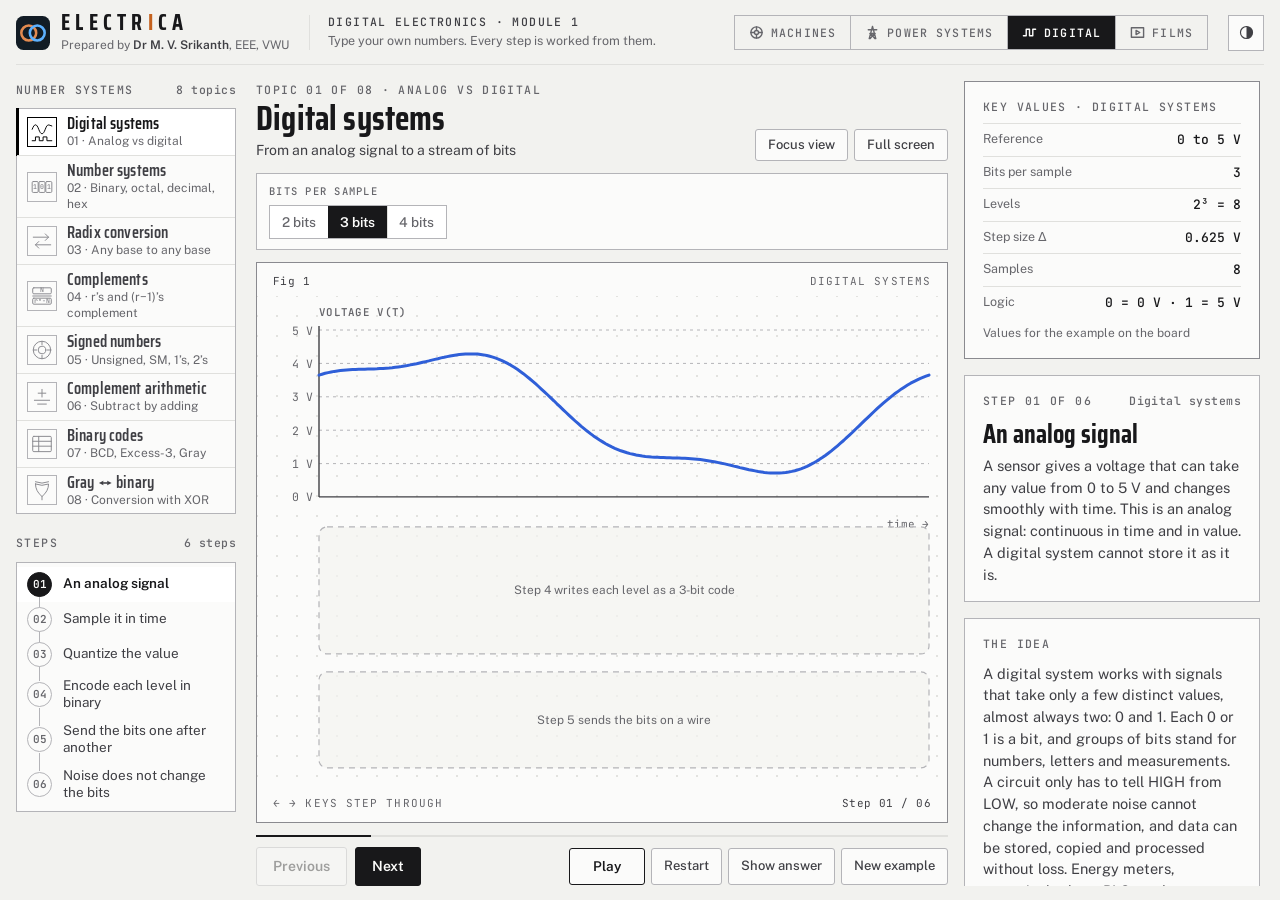
==== commit 9d2f0696: "Add a Films page for the Prim & Sec transformer film - films.html and css/films.css: the film in a f" ====
--- a/digital.html
+++ b/digital.html
@@ -31,6 +31,7 @@
       <a href="index.html"><svg viewBox="0 0 16 16" aria-hidden="true"><circle cx="8" cy="8" r="6"/><circle cx="8" cy="8" r="2.2"/><path d="M8 2v3.8M8 10.2V14M2 8h3.8M10.2 8H14"/></svg>Machines</a>
       <a href="substation.html"><svg viewBox="0 0 16 16" aria-hidden="true"><path d="M8 1.5 4.5 14.5M8 1.5l3.5 13M3.5 5h9M5.2 9h5.6M5.9 9l4.6 5.5M10.1 9l-4.6 5.5"/></svg>Power systems</a>
       <a href="digital.html" aria-current="page"><svg viewBox="0 0 16 16" aria-hidden="true"><path d="M1.5 11.5h3v-7h3.5v7h3.5v-7h3"/></svg>Digital</a>
+      <a href="films.html"><svg viewBox="0 0 16 16" aria-hidden="true"><rect x="1.5" y="3" width="13" height="10"/><path d="M6.5 5.8v4.4L10.4 8z"/></svg>Films</a>
     </nav>
     <button type="button" class="theme-btn" id="themeBtn" data-mode="auto" aria-label="Colour theme">
       <svg class="i-auto" viewBox="0 0 24 24" aria-hidden="true"><circle cx="12" cy="12" r="8.5"/><path class="fillc" d="M12 3.5a8.5 8.5 0 0 1 0 17z"/></svg>
--- a/css/base.css
+++ b/css/base.css
@@ -172,3 +172,9 @@
 @media (prefers-reduced-motion: reduce) {
   *, *::before, *::after { transition-duration: 0s !important; animation-duration: 0s !important; scroll-behavior: auto !important; }
 }
+
+/* four sections in the bar: tighten it on narrow phones so every link fits */
+@media (max-width: 480px) {
+  .sitenav a { padding: 8px 4px; gap: 5px; font-size: 10.5px; letter-spacing: .04em; }
+  .sitenav a svg { width: 13px; height: 13px; }
+}
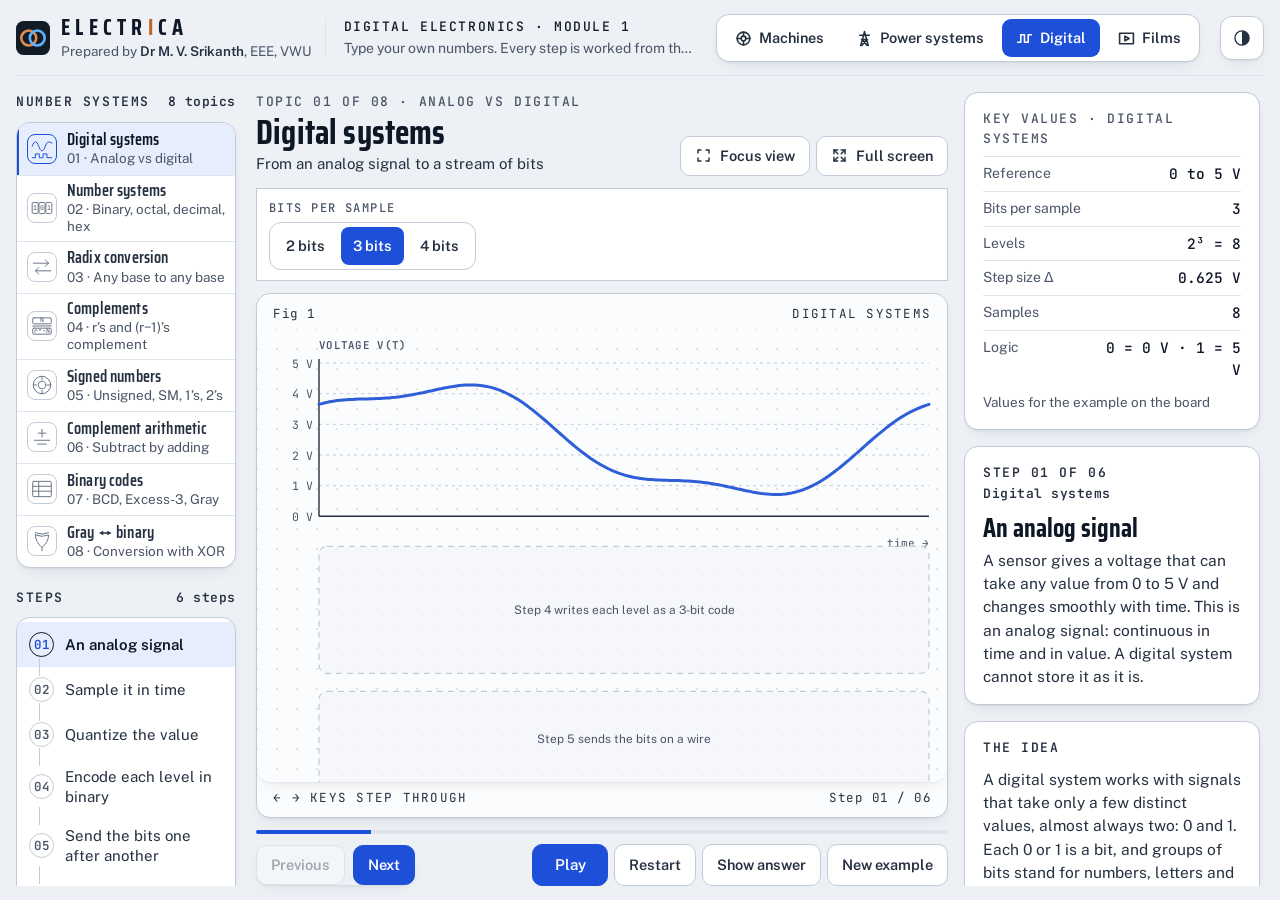
==== commit c8ea511f: "Fresh look: clearer text, one accent colour, easier controls Look (css/fresh.css, loaded last on eve" ====
--- a/digital.html
+++ b/digital.html
@@ -12,6 +12,7 @@
   <link href="https://fonts.googleapis.com/css2?family=Saira+Condensed:wght@500;600;700&family=Public+Sans:wght@400;500;600;700&family=JetBrains+Mono:wght@400;500;600;700&display=swap" rel="stylesheet">
   <link rel="stylesheet" href="css/base.css">
   <link rel="stylesheet" href="css/digital.css">
+  <link rel="stylesheet" href="css/fresh.css">
 </head>
 <body>
 <div class="app" id="app">
@@ -102,6 +103,7 @@
 
 <!-- Header theme switch (light, dark or follow the computer) -->
 <script src="js/site.js"></script>
+<script src="js/ux.js"></script>
 
 <script src="js/digital/core.js"></script>
 <script src="js/digital/topics/01-digital-systems.js"></script>
--- a/css/base.css
+++ b/css/base.css
@@ -68,7 +68,7 @@
 [hidden] { display: none !important; }
 html { -webkit-text-size-adjust: 100%; text-size-adjust: 100%; }
 body {
-  background: var(--bg); color: var(--ink); font-family: var(--body); font-size: 15px; line-height: 1.5; margin: 0;
+  background: var(--bg); color: var(--ink); font-family: var(--body); font-size: 16px; line-height: 1.5; margin: 0;
   padding-left: max(16px, env(safe-area-inset-left, 0px)); padding-right: max(16px, env(safe-area-inset-right, 0px));
   padding-bottom: 14px;
   -webkit-font-smoothing: antialiased;
@@ -91,16 +91,16 @@
 .brand-t { min-width: 0; }
 .word { font-family: var(--display); font-weight: 700; font-size: 22px; line-height: 1; letter-spacing: .24em; text-transform: uppercase; }
 .word span { color: var(--brand); }
-.credit { margin-top: 4px; font-size: 12px; line-height: 1.25; color: var(--muted); white-space: nowrap; }
+.credit { margin-top: 4px; font-size: 13.5px; line-height: 1.25; color: var(--muted); white-space: nowrap; }
 .credit b { font-weight: 600; color: var(--ink2); }
 .section { display: none; min-width: 0; flex: 0 1 auto; padding-left: 18px; border-left: 1px solid var(--line); }
-.sec-t { font-family: var(--mono); font-weight: 500; font-size: 11.5px; line-height: 1.2; letter-spacing: .12em; text-transform: uppercase; color: var(--ink2); white-space: nowrap; }
-.sec-s { margin-top: 4px; font-size: 12.5px; line-height: 1.3; color: var(--muted); white-space: nowrap; overflow: hidden; text-overflow: ellipsis; }
+.sec-t { font-family: var(--mono); font-weight: 500; font-size: 13px; line-height: 1.2; letter-spacing: .12em; text-transform: uppercase; color: var(--ink2); white-space: nowrap; }
+.sec-s { margin-top: 4px; font-size: 14px; line-height: 1.3; color: var(--muted); white-space: nowrap; overflow: hidden; text-overflow: ellipsis; }
 
 .sitenav { order: 3; flex: 1 1 100%; display: grid; grid-auto-flow: column; grid-auto-columns: 1fr; border: 1px solid var(--line2); }
 .sitenav a {
   display: flex; align-items: center; justify-content: center; gap: 7px; padding: 8px 10px;
-  font-family: var(--mono); font-size: 11.5px; font-weight: 500; letter-spacing: .1em; text-transform: uppercase; line-height: 1.2;
+  font-family: var(--mono); font-size: 13px; font-weight: 500; letter-spacing: .1em; text-transform: uppercase; line-height: 1.2;
   color: var(--muted); text-decoration: none; white-space: nowrap; transition: color .15s, background .15s;
 }
 .sitenav a + a { border-left: 1px solid var(--line2); }
@@ -130,7 +130,7 @@
 /* ---------- the figure card: a hairline frame with mono labels in its corners ---------- */
 .corner {
   position: absolute; z-index: 2; margin: 0; pointer-events: none;
-  font-family: var(--mono); font-size: 11px; line-height: 1.2; letter-spacing: .04em; color: var(--muted);
+  font-family: var(--mono); font-size: 12.5px; line-height: 1.2; letter-spacing: .04em; color: var(--muted);
   white-space: nowrap; overflow: hidden; text-overflow: ellipsis;
 }
 .c-fig { top: 16px; left: 18px; max-width: calc(30% - 24px); color: var(--ink2); }
@@ -145,13 +145,13 @@
 
 /* ---------- labels, buttons, segmented choices ---------- */
 .eyebrow {
-  font-family: var(--mono); font-weight: 500; font-size: 11.5px; letter-spacing: .12em; text-transform: uppercase; color: var(--muted);
+  font-family: var(--mono); font-weight: 500; font-size: 13px; letter-spacing: .12em; text-transform: uppercase; color: var(--muted);
   margin: 0 0 10px; display: flex; flex-wrap: wrap; align-items: baseline; justify-content: space-between; gap: 2px 8px;
 }
 .eyebrow span { letter-spacing: .04em; text-transform: none; white-space: nowrap; }
 .tool {
   border: 1px solid var(--line2); background: var(--panel); color: var(--ink2); border-radius: var(--r-sm); padding: 7px 12px;
-  font-size: 13px; font-weight: 500; line-height: 1.25; cursor: pointer; white-space: nowrap;
+  font-size: 14.5px; font-weight: 500; line-height: 1.25; cursor: pointer; white-space: nowrap;
   transition: border-color .15s, background .15s, color .15s;
 }
 .tool:hover { border-color: var(--mid); color: var(--ink); }
@@ -161,11 +161,11 @@
 /* ---------- projector-size screens: the small labels grow with the page ---------- */
 @media (min-width: 1600px) and (min-height: 900px) {
   body { font-size: 16px; }
-  .corner { font-size: 12.5px; }
+  .corner { font-size: 14px; }
   .c-fig, .c-title { top: 18px; } .c-hint, .c-read { bottom: 18px; }
-  .eyebrow, .sec-t, .sitenav a { font-size: 12.5px; }
-  .credit, .sec-s { font-size: 13px; }
-  .tool { font-size: 14px; }
+  .eyebrow, .sec-t, .sitenav a { font-size: 14px; }
+  .credit, .sec-s { font-size: 14.5px; }
+  .tool { font-size: 15px; }
   .word { font-size: 24px; }
 }
 
--- a/css/digital.css
+++ b/css/digital.css
@@ -54,16 +54,16 @@
 .mbtn[aria-current="true"] .ico { color: var(--lit); border-color: var(--lit); }
 .mtxt { min-width: 0; }
 .mtxt b { display: block; font-family: var(--display); font-weight: 600; font-size: 16.5px; line-height: 1.1; letter-spacing: .01em; }
-.mtxt span { display: block; margin-top: 2px; font-size: 12px; color: var(--muted); line-height: 1.3; }
+.mtxt span { display: block; margin-top: 2px; font-size: 13.5px; color: var(--muted); line-height: 1.3; }
 
 /* ---------- step timeline ---------- */
 .parts { list-style: none; margin: 0; padding: 4px 0; background: var(--panel); border: 1px solid var(--line2); }
 .parts li { position: relative; }
 .parts li + li::before { content: ""; position: absolute; left: 22px; top: -9px; height: 18px; width: 1px; background: var(--line2); }
 .parts li.done + li::before { background: var(--ink); }
-.parts button { width: 100%; display: grid; grid-template-columns: 26px minmax(0, 1fr); gap: 10px; align-items: center; padding: 5px 10px; border: 0; background: none; text-align: left; cursor: pointer; font-size: 13.5px; line-height: 1.3; color: var(--ink2); }
+.parts button { width: 100%; display: grid; grid-template-columns: 26px minmax(0, 1fr); gap: 10px; align-items: center; padding: 5px 10px; border: 0; background: none; text-align: left; cursor: pointer; font-size: 15px; line-height: 1.3; color: var(--ink2); }
 .parts button:hover { background: var(--sunk); color: var(--ink); }
-.parts .num { position: relative; z-index: 1; width: 25px; height: 25px; border-radius: 50%; display: grid; place-items: center; font-family: var(--mono); font-size: 11px; font-weight: 600; color: var(--muted); background: var(--panel); border: 1px solid var(--line2); font-variant-numeric: tabular-nums; }
+.parts .num { position: relative; z-index: 1; width: 25px; height: 25px; border-radius: 50%; display: grid; place-items: center; font-family: var(--mono); font-size: 12.5px; font-weight: 600; color: var(--muted); background: var(--panel); border: 1px solid var(--line2); font-variant-numeric: tabular-nums; }
 .parts li.done .num { border-color: var(--ink); color: var(--ink); }
 .parts button[aria-pressed="true"] { background: var(--raise); color: var(--ink); font-weight: 600; }
 .parts button[aria-pressed="true"] .num { background: var(--ink); border-color: var(--ink); color: var(--panel); }
@@ -72,9 +72,9 @@
 .board { display: flex; flex-direction: column; gap: 12px; min-width: 0; }
 .bhead { display: flex; flex-wrap: wrap; align-items: flex-end; justify-content: space-between; gap: 8px 16px; }
 .bhead > div:first-child { flex: 1 1 300px; min-width: 0; }
-.kicker { font-family: var(--mono); font-size: 11.5px; font-weight: 500; letter-spacing: .12em; text-transform: uppercase; color: var(--muted); margin-bottom: 3px; }
+.kicker { font-family: var(--mono); font-size: 13px; font-weight: 500; letter-spacing: .12em; text-transform: uppercase; color: var(--muted); margin-bottom: 3px; }
 .bhead h1 { font-family: var(--display); font-weight: 700; font-size: clamp(26px, 6vw, 34px); line-height: 1.02; margin: 0; letter-spacing: .005em; text-wrap: balance; }
-.bhead p#tSub { margin-top: 4px; font-size: 14px; color: var(--ink2); }
+.bhead p#tSub { margin-top: 4px; font-size: 15px; color: var(--ink2); }
 .viewtools { display: flex; flex-wrap: wrap; gap: 6px; }
 .run:disabled { opacity: .4; cursor: default; }
 #focusBtn { display: none; }
@@ -82,20 +82,20 @@
 .ctrls { display: flex; flex-wrap: wrap; align-items: flex-end; gap: 10px 20px; padding: 10px 12px; background: var(--panel); border: 1px solid var(--line2); }
 #ctrls { display: contents; }
 .fld { display: flex; flex-direction: column; gap: 5px; min-width: 0; margin: 0; }
-.fl { font-family: var(--mono); font-size: 10.5px; font-weight: 500; letter-spacing: .12em; text-transform: uppercase; color: var(--muted); white-space: nowrap; }
+.fl { font-family: var(--mono); font-size: 12px; font-weight: 500; letter-spacing: .12em; text-transform: uppercase; color: var(--muted); white-space: nowrap; }
 .fld input[type="text"], .fld select { font-family: var(--mono); font-size: 16px; font-weight: 500; line-height: 1.2; padding: 7px 10px; border: 1px solid var(--line2); border-radius: var(--r-sm); background: var(--raise); color: var(--ink); min-width: 0; max-width: 100%; }
 .fld input[type="text"]:focus, .fld select:focus { border-color: var(--ink); box-shadow: 0 0 0 1px var(--ink); outline: none; }
 .fld input[aria-invalid="true"] { border-color: var(--phR); box-shadow: 0 0 0 1px var(--phR); }
 .fld input[type="range"] { width: 180px; max-width: 100%; }
 .sg { display: inline-flex; flex-wrap: wrap; border: 1px solid var(--line2); background: var(--raise); max-width: 100%; }
-.sg button { border: 0; background: transparent; font-size: 13.5px; font-weight: 500; padding: 6px 12px; min-width: 38px; cursor: pointer; color: var(--muted); transition: background .15s, color .15s; }
+.sg button { border: 0; background: transparent; font-size: 15px; font-weight: 500; padding: 6px 12px; min-width: 38px; cursor: pointer; color: var(--muted); transition: background .15s, color .15s; }
 .sg button + button { box-shadow: inset 1px 0 0 var(--line); }
 .sg button:hover { color: var(--ink); background: var(--sunk); }
 .sg button[aria-pressed="true"] { background: var(--ink); color: var(--panel); font-weight: 600; box-shadow: none; }
 .fld-row { display: flex; flex-wrap: wrap; align-items: flex-end; gap: 6px; min-width: 0; max-width: 100%; }
-.swap { border: 1px solid var(--line2); background: var(--raise); border-radius: var(--r-sm); padding: 7px 10px; cursor: pointer; font-family: var(--mono); font-size: 15px; line-height: 1.2; }
+.swap { border: 1px solid var(--line2); background: var(--raise); border-radius: var(--r-sm); padding: 7px 10px; cursor: pointer; font-family: var(--mono); font-size: 16px; line-height: 1.2; }
 .swap:hover { border-color: var(--ink); }
-.ctrl-err { font-size: 13.5px; font-weight: 500; color: var(--phR); flex-basis: 100%; }
+.ctrl-err { font-size: 15px; font-weight: 500; color: var(--phR); flex-basis: 100%; }
 
 /* the figure card: corners in a row above and below the drawing, which scrolls when it is tall */
 .fig { position: relative; display: flex; flex-direction: column; min-height: 0; background: var(--stage); border: 1px solid var(--frame); }
@@ -108,47 +108,47 @@
   background-color: var(--stage); background-image: radial-gradient(var(--grid) 1px, transparent 1.2px); background-size: 20px 20px; background-position: 10px 10px;
 }
 .vz svg { display: block; }
-.vz-msg { padding: 40px 20px; text-align: center; font-family: var(--mono); font-size: 13.5px; line-height: 1.5; color: var(--muted); max-width: 48ch; margin: 0 auto; }
+.vz-msg { padding: 40px 20px; text-align: center; font-family: var(--mono); font-size: 15px; line-height: 1.5; color: var(--muted); max-width: 48ch; margin: 0 auto; }
 
 .dock { display: flex; flex-wrap: wrap; align-items: center; gap: 10px; }
 .prog { flex-basis: 100%; height: 2px; background: var(--line); overflow: hidden; }
 .prog i { display: block; height: 100%; width: 0; background: var(--ink); transition: width .35s var(--ease); }
 .walk { display: flex; align-items: center; gap: 8px; flex: 1 1 340px; min-width: 0; }
-.walk p { flex: 1; min-width: 0; text-align: center; font-size: 14.5px; line-height: 1.3; font-weight: 600; }
-.walk p b { display: block; font-family: var(--mono); font-weight: 500; font-size: 11px; letter-spacing: .08em; color: var(--muted); }
-.navbtn { border: 1px solid var(--line2); background: var(--panel); border-radius: var(--r-sm); padding: 8px 16px; cursor: pointer; font-size: 14px; font-weight: 600; white-space: nowrap; }
+.walk p { flex: 1; min-width: 0; text-align: center; font-size: 15.5px; line-height: 1.3; font-weight: 600; }
+.walk p b { display: block; font-family: var(--mono); font-weight: 500; font-size: 12.5px; letter-spacing: .08em; color: var(--muted); }
+.navbtn { border: 1px solid var(--line2); background: var(--panel); border-radius: var(--r-sm); padding: 8px 16px; cursor: pointer; font-size: 15px; font-weight: 600; white-space: nowrap; }
 .navbtn:hover:not(:disabled) { border-color: var(--ink); }
 .navbtn:disabled { opacity: .38; cursor: default; }
 .navbtn.primary { background: var(--ink); color: var(--panel); border-color: var(--ink); }
 .navbtn.primary:hover:not(:disabled) { background: color-mix(in srgb, var(--ink) 86%, var(--panel)); }
 .dock-x { display: flex; flex-wrap: wrap; gap: 6px; }
-.run { display: inline-flex; align-items: center; justify-content: center; gap: 8px; border: 1px solid var(--ink); background: var(--panel); color: var(--ink); border-radius: var(--r-sm); padding: 7px 15px; font-weight: 600; font-size: 13.5px; cursor: pointer; min-width: 76px; }
+.run { display: inline-flex; align-items: center; justify-content: center; gap: 8px; border: 1px solid var(--ink); background: var(--panel); color: var(--ink); border-radius: var(--r-sm); padding: 7px 15px; font-weight: 600; font-size: 15px; cursor: pointer; min-width: 76px; }
 .run[aria-pressed="true"]::before { content: ""; width: 7px; height: 7px; border-radius: 50%; background: var(--copper); animation: beat 1.2s var(--ease) infinite; }
 @keyframes beat { 50% { opacity: .25; } }
 
 /* ---------- information cards ---------- */
 .plate, .detail, .principle, .slipsSec { background: var(--panel); border: 1px solid var(--line2); padding: 16px 18px; }
 .plate { border-color: var(--frame); }
-.plate h2 { font-family: var(--mono); font-weight: 500; font-size: 11.5px; letter-spacing: .12em; text-transform: uppercase; color: var(--muted); margin: 0 0 8px; }
+.plate h2 { font-family: var(--mono); font-weight: 500; font-size: 13px; letter-spacing: .12em; text-transform: uppercase; color: var(--muted); margin: 0 0 8px; }
 .plate h2::before { content: "Key values · "; }
-.plate dl { display: grid; grid-template-columns: auto minmax(0, 1fr); margin: 0; font-size: 13px; }
+.plate dl { display: grid; grid-template-columns: auto minmax(0, 1fr); margin: 0; font-size: 14.5px; }
 .plate dt, .plate dd { padding: 6px 0; border-top: 1px solid var(--line); }
-.plate dt { color: var(--muted); font-size: 12.5px; padding-right: 14px; }
+.plate dt { color: var(--muted); font-size: 14px; padding-right: 14px; }
 .plate dd { margin: 0; font-family: var(--mono); font-weight: 500; font-variant-numeric: tabular-nums; overflow-wrap: anywhere; text-align: right; }
-.plate .ex { margin-top: 6px; font-size: 12px; color: var(--muted); }
+.plate .ex { margin-top: 6px; font-size: 13.5px; color: var(--muted); }
 .detail h3 { font-family: var(--display); font-weight: 700; font-size: 26px; line-height: 1.05; margin: 0 0 8px; text-wrap: balance; }
-.detail p { max-width: 62ch; font-size: 14.5px; color: var(--ink2); }
+.detail p { max-width: 62ch; font-size: 15.5px; color: var(--ink2); }
 .detail dl { margin: 14px 0 0; padding-top: 12px; border-top: 1px solid var(--line); }
-.detail dt { font-family: var(--mono); font-size: 10.5px; font-weight: 500; letter-spacing: .12em; text-transform: uppercase; color: var(--muted); }
-.detail dd { margin: 3px 0 0; font-size: 14px; color: var(--ink); }
-.principle p { max-width: 62ch; font-size: 14.5px; color: var(--ink2); }
+.detail dt { font-family: var(--mono); font-size: 12px; font-weight: 500; letter-spacing: .12em; text-transform: uppercase; color: var(--muted); }
+.detail dd { margin: 3px 0 0; font-size: 15px; color: var(--ink); }
+.principle p { max-width: 62ch; font-size: 15.5px; color: var(--ink2); }
 .formulas { display: grid; gap: 6px; margin-top: 12px; }
-.formula { font-family: var(--mono); font-size: 13px; padding: 7px 10px; background: var(--sunk); border-left: 2px solid var(--ink); color: var(--ink); overflow-wrap: anywhere; }
-.slips { margin: 0; padding: 0; list-style: none; display: grid; gap: 8px; font-size: 14px; max-width: 62ch; color: var(--ink2); }
+.formula { font-family: var(--mono); font-size: 14.5px; padding: 7px 10px; background: var(--sunk); border-left: 2px solid var(--ink); color: var(--ink); overflow-wrap: anywhere; }
+.slips { margin: 0; padding: 0; list-style: none; display: grid; gap: 8px; font-size: 15px; max-width: 62ch; color: var(--ink2); }
 .slips li { position: relative; padding-left: 24px; }
 .slips li::before { content: "!"; position: absolute; left: 0; top: 1px; width: 17px; height: 17px; border-radius: 50%; border: 1px solid var(--phR); color: var(--phR); font: 700 10.5px/15px var(--mono); text-align: center; }
-.tt { border-collapse: collapse; font-family: var(--mono); font-size: 13px; margin-top: 12px; font-variant-numeric: tabular-nums; border: 1px solid var(--line2); }
-.tt caption { text-align: left; font-size: 10.5px; font-weight: 500; letter-spacing: .12em; text-transform: uppercase; color: var(--muted); padding-bottom: 5px; }
+.tt { border-collapse: collapse; font-family: var(--mono); font-size: 14.5px; margin-top: 12px; font-variant-numeric: tabular-nums; border: 1px solid var(--line2); }
+.tt caption { text-align: left; font-size: 12px; font-weight: 500; letter-spacing: .12em; text-transform: uppercase; color: var(--muted); padding-bottom: 5px; }
 .tt th, .tt td { padding: 4px 14px; text-align: center; border-top: 1px solid var(--line); }
 .tt thead th { border-top: 0; font-weight: 600; color: var(--muted); background: var(--sunk); }
 .tt tr.on td { background: var(--ink); color: var(--panel); font-weight: 700; }
@@ -289,7 +289,7 @@
 @media (min-width: 1120px) and (max-height: 780px) {
   .kicker { display: none; }
   .bhead h1 { font-size: 28px; }
-  .bhead p#tSub { margin-top: 2px; font-size: 13.5px; }
+  .bhead p#tSub { margin-top: 2px; font-size: 15px; }
   .board { gap: 10px; }
   .ctrls { padding: 8px 12px; }
   .fig-row { padding: 9px 14px 5px; }
--- a/css/fresh.css
+++ b/css/fresh.css
@@ -0,0 +1,201 @@
+/* Electrica: the fresh look, loaded last on every page.
+   Aims: easier to see (larger text, stronger contrast), easier to use (bigger buttons, one clear
+   accent colour for "this is selected" and "press this"), and softer cards with rounded corners.
+   It only overrides colours, sizes and shapes; the layout stays in the page files before it. */
+:root {
+  --bg: #EDF1F6;
+  --panel: #FFFFFF;
+  --raise: #FFFFFF;
+  --sunk: #F2F5F9;
+  --track: #DDE3EB;
+  --ink: #0E1726;
+  --ink2: #253041;
+  --muted: #4A5567;
+  --hi: #1B2535;
+  --mid: #6B7686;
+  --lo: #A3ADBB;
+  --faint: #D5DCE5;
+  --frame: #B9C3D0;
+  --line: #DFE5EC;
+  --line2: #C2CBD7;
+  --lit: #1D4FD8;
+  --accent: #1D4FD8;
+  --accent-hi: #1740B4;
+  --on-accent: #FFFFFF;
+  --tint: #E6EDFD;
+  --brand: #C4621F;
+  --stage: #FBFCFD;
+  --bench: #E9EDF2;
+  --r: 14px;
+  --r-sm: 10px;
+  --card: 0 1px 2px rgba(14, 23, 38, .05), 0 6px 16px -6px rgba(14, 23, 38, .10);
+}
+@media (prefers-color-scheme: dark) {
+  :root:not([data-theme="light"]) {
+    --bg: #0B1016; --panel: #141B24; --raise: #1A232E; --sunk: #10161D; --track: #0E141B;
+    --ink: #EAF0F6; --ink2: #C6D0DB; --muted: #9AA7B5;
+    --hi: #D5DEE8; --mid: #7C8998; --lo: #465362; --faint: #2A3541; --frame: #3A4755; --line: #232D38; --line2: #364352;
+    --lit: #8DB2FF; --accent: #8DB2FF; --accent-hi: #A9C5FF; --on-accent: #0B1016; --tint: #1B2A45;
+    --stage: #121922; --bench: #18212B;
+    --card: 0 1px 2px rgba(0, 0, 0, .3), 0 8px 18px -8px rgba(0, 0, 0, .5);
+  }
+}
+:root[data-theme="dark"] {
+  --bg: #0B1016; --panel: #141B24; --raise: #1A232E; --sunk: #10161D; --track: #0E141B;
+  --ink: #EAF0F6; --ink2: #C6D0DB; --muted: #9AA7B5;
+  --hi: #D5DEE8; --mid: #7C8998; --lo: #465362; --faint: #2A3541; --frame: #3A4755; --line: #232D38; --line2: #364352;
+  --lit: #8DB2FF; --accent: #8DB2FF; --accent-hi: #A9C5FF; --on-accent: #0B1016; --tint: #1B2A45;
+  --stage: #121922; --bench: #18212B;
+  --card: 0 1px 2px rgba(0, 0, 0, .3), 0 8px 18px -8px rgba(0, 0, 0, .5);
+}
+
+body { font-size: 16px; }
+input[type="range"] { accent-color: var(--accent); min-height: 28px; cursor: pointer; }
+:where(button, input, select, a, [tabindex]):focus-visible { outline: 3px solid var(--accent); outline-offset: 2px; border-radius: 6px; }
+
+/* ---------- header ---------- */
+.top { padding: 14px 0 13px; }
+.sitenav { border: 1px solid var(--line2); border-radius: 13px; background: var(--panel); padding: 4px; gap: 4px; box-shadow: var(--card); }
+.sitenav a { font-family: var(--body); font-size: 14.5px; font-weight: 600; letter-spacing: 0; text-transform: none; border-radius: 9px; color: var(--ink2); min-height: 38px; }
+.sitenav a + a { border-left: 0; }
+.sitenav a:hover { background: var(--sunk); color: var(--ink); }
+.sitenav a[aria-current="page"] { background: var(--accent); color: var(--on-accent); }
+.sitenav a svg { width: 17px; height: 17px; }
+.theme-btn { width: 44px; height: 44px; border-radius: 12px; box-shadow: var(--card); }
+.theme-btn svg { width: 20px; height: 20px; }
+.sec-t { color: var(--ink); }
+@media (max-width: 480px) {
+  .sitenav a { padding: 8px 4px; gap: 5px; font-size: 12.5px; letter-spacing: 0; }
+  .sitenav a svg { display: none; }
+}
+
+/* ---------- cards ---------- */
+.machines, .parts, .detail, .calc, .principle, .plate, .tabpanel, .walk, .scope, .film, .film-info .card, .fig, .tabs, .topics {
+  border-radius: var(--r); box-shadow: var(--card); border-color: var(--line2);
+}
+.machines, .parts, .tabs, .film, .fig, .topics { overflow: hidden; }
+.detail.empty { box-shadow: none; }
+.plate::before { border-radius: 10px; }
+.stage { border-radius: var(--r); box-shadow: var(--card); border-color: var(--frame); }
+.film .stage { border-radius: 0; box-shadow: none; }
+.formula { border-left: 3px solid var(--accent); border-radius: 0 8px 8px 0; }
+.diagram { border-radius: 10px; }
+.eyebrow { color: var(--ink2); font-weight: 600; }
+
+/* ---------- lists: the selected row is tinted and marked in the accent colour ---------- */
+.mbtn { min-height: 52px; }
+.mbtn svg, .mbtn .ico { border-radius: 8px; }
+.mbtn[aria-current="true"] { background: var(--tint); }
+.mbtn[aria-current="true"]::before { background: var(--accent); }
+.mbtn[aria-current="true"] svg, .mbtn[aria-current="true"] .ico { color: var(--accent); border-color: var(--accent); }
+.parts button { padding: 10px 12px; min-height: 42px; }
+.parts button[aria-pressed="true"] { background: var(--tint); }
+.parts button[aria-pressed="true"]::before { background: var(--accent); width: 4px; }
+.parts button[aria-pressed="true"] .num { background: transparent; color: var(--accent); }
+
+/* ---------- buttons ---------- */
+.tool, .navbtn, .swap, .walk button {
+  min-height: 40px; padding: 8px 14px; border-radius: var(--r-sm); font-size: 14.5px; font-weight: 600; color: var(--ink2);
+  display: inline-flex; align-items: center; justify-content: center; gap: 8px;
+}
+.tool:hover, .navbtn:hover:not(:disabled), .walk button:hover { background: var(--sunk); border-color: var(--mid); color: var(--ink); }
+.tool[aria-pressed="true"], .tour-btn[aria-pressed="true"] { background: var(--accent); border-color: var(--accent); color: var(--on-accent); }
+.tool svg, .seg button svg, .run svg { width: 17px; height: 17px; flex: none; fill: none; stroke: currentColor; stroke-width: 1.7; stroke-linecap: round; stroke-linejoin: round; }
+.navbtn.primary, .op { background: var(--accent); border-color: var(--accent); color: var(--on-accent); }
+.navbtn.primary:hover:not(:disabled), .op:hover { background: var(--accent-hi); border-color: var(--accent-hi); color: var(--on-accent); }
+.op { min-height: 42px; border-radius: var(--r-sm); }
+/* layer switches keep their tick box; only the box takes the accent */
+.layers .tool[aria-pressed="true"] { background: var(--panel); border-color: var(--line2); color: var(--ink); }
+.layers .tool::before { width: 14px; height: 14px; border-radius: 4px; border-width: 1.5px; }
+.layers .tool[aria-pressed="true"]::before { background: var(--accent); border-color: var(--accent); box-shadow: inset 0 0 0 2.5px var(--panel); }
+
+/* segmented choices: one rounded track, the chosen option filled */
+.seg, .seg2, .sg, .models, .tabs { border-radius: 12px; padding: 4px; gap: 4px; background: var(--panel); border-color: var(--line2); }
+.seg { box-shadow: var(--card); }
+.seg button, .seg2 button, .sg button, .tabs button, .models a {
+  border-radius: 8px; min-height: 38px; font-size: 14.5px; font-weight: 600; color: var(--ink2);
+  display: inline-flex; align-items: center; justify-content: center; gap: 7px;
+}
+.seg button + button, .seg2 button + button, .sg button + button, .tabs button + button, .models a + a, .seg button:nth-child(4) { box-shadow: none; border-left: 0; }
+.models a { font-family: var(--body); letter-spacing: 0; text-transform: none; padding: 6px 12px; min-height: 34px; }
+.seg button[aria-pressed="true"], .seg2 button[aria-pressed="true"], .sg button[aria-pressed="true"], .tabs button[aria-selected="true"], .models a[aria-current="page"] {
+  background: var(--accent); color: var(--on-accent);
+}
+.tabs { box-shadow: var(--card); }
+
+/* the main action */
+.run { min-height: 42px; padding: 8px 18px; border-radius: var(--r-sm); font-size: 15px; background: var(--accent); border-color: var(--accent); color: var(--on-accent); }
+.run:hover:not(:disabled) { background: var(--accent-hi); border-color: var(--accent-hi); }
+.run[aria-pressed="true"] { background: var(--panel); color: var(--ink); border-color: var(--line2); }
+.run[aria-pressed="true"]:hover { background: var(--sunk); }
+.run:disabled { background: var(--sunk); border-color: var(--line2); color: var(--muted); }
+.slider { color: var(--ink2); font-weight: 500; }
+.prog { height: 4px; border-radius: 2px; }
+.prog i { background: var(--accent); }
+.fld input[type="text"]:focus, .fld select:focus { border-color: var(--accent); box-shadow: 0 0 0 2px var(--tint); }
+
+/* ---------- figure: corner labels, part markers, chips ---------- */
+.corner { color: var(--ink2); }
+.stage .c-hint { display: none; }                 /* the how-to-move chip (js/ux.js) replaces it */
+.marker { min-width: 30px; height: 26px; border-radius: 13px; font-size: 12.5px; }
+.marker:hover { border-color: var(--accent); color: var(--accent); }
+.marker[aria-pressed="true"] { background: var(--accent); border-color: var(--accent); color: var(--on-accent); }
+.chip { border-radius: 999px; padding: 6px 12px 6px 10px; }
+.tip { border-radius: 8px; padding: 6px 10px; }
+
+/* ---------- zoom and reset buttons on a 3D figure (added by js/ux.js) ---------- */
+.viewpad { position: absolute; z-index: 3; right: 12px; bottom: 44px; display: grid; gap: 6px; }
+.viewpad button {
+  width: 42px; height: 42px; display: grid; place-items: center; padding: 0; cursor: pointer;
+  border: 1px solid var(--line2); border-radius: 12px; background: var(--panel); color: var(--ink2); box-shadow: var(--card);
+}
+.viewpad button:hover { border-color: var(--accent); color: var(--accent); }
+.viewpad button:active { background: var(--tint); }
+.viewpad svg { width: 20px; height: 20px; fill: none; stroke: currentColor; stroke-width: 1.8; stroke-linecap: round; stroke-linejoin: round; }
+
+/* ---------- how to move the model: shown until the first touch, then on the ? button ---------- */
+.howto {
+  position: absolute; z-index: 3; left: 50%; bottom: 14px; transform: translateX(-50%); display: flex; align-items: center; gap: 6px 16px; flex-wrap: wrap; justify-content: center;
+  max-width: calc(100% - 130px); padding: 9px 16px; border-radius: 999px; background: var(--ink); color: var(--panel); box-shadow: var(--card);
+  font-size: 14px; font-weight: 500; line-height: 1.25; pointer-events: none; transition: opacity .4s, transform .4s;
+}
+.howto span { display: inline-flex; align-items: center; gap: 7px; white-space: nowrap; }
+.howto svg { width: 18px; height: 18px; flex: none; fill: none; stroke: currentColor; stroke-width: 1.7; stroke-linecap: round; stroke-linejoin: round; }
+.howto.gone { opacity: 0; transform: translate(-50%, 8px); }
+@media (max-width: 560px) {
+  .howto { left: 10px; right: 62px; transform: none; max-width: none; border-radius: 14px; font-size: 13px; padding: 8px 12px; }
+  .howto.gone { transform: translateY(8px); }
+  .viewpad { right: 8px; bottom: 40px; }
+}
+.viewer:fullscreen .viewpad { bottom: 52px; }
+
+@media (min-width: 1600px) and (min-height: 900px) {
+  body { font-size: 17px; }
+  .sitenav a { font-size: 15.5px; }
+  .tool, .navbtn, .seg button, .seg2 button, .sg button, .tabs button { font-size: 15.5px; }
+}
+
+/* toggles that are switched on are tinted, so the one filled button stays the main action */
+.tool[aria-pressed="true"], .tour-btn[aria-pressed="true"] { background: var(--tint); border-color: var(--accent); color: var(--accent); }
+@media (min-width: 760px) { #focusBtn { display: inline-flex; } }
+
+/* the substation figure is wide and short, with its layer switches on the right:
+   the view buttons sit in a row at the bottom left and the how-to chip at the top */
+.sub-viewer .viewpad { right: auto; left: 12px; bottom: 12px; grid-auto-flow: column; }
+.sub-viewer .howto { bottom: auto; top: 12px; }
+@media (max-width: 560px) { .sub-viewer .howto { left: 10px; right: 10px; top: 44px; } .sub-viewer .viewpad { left: 8px; bottom: 8px; } }
+
+/* substation on a desktop: the 3D yard keeps a useful height; if the screen is short, the middle column scrolls */
+@media (min-width: 1120px) and (min-height: 720px) {
+  .sub-main { overflow: auto; padding-right: 4px; scrollbar-width: thin; }
+  .sub-main { grid-template-rows: minmax(max(500px, 58vh), 1fr) auto; }
+  .sub-viewer { min-height: 0; }
+  .sld-wrap { height: clamp(190px, 26vh, 400px); }
+}
+
+/* phones: the separation slider takes its own full row */
+.slider { letter-spacing: .04em; }
+@media (max-width: 759px) {
+  .slider { flex: 1 1 100%; max-width: 100%; }
+  .slider output { min-width: 4ch; }
+}
